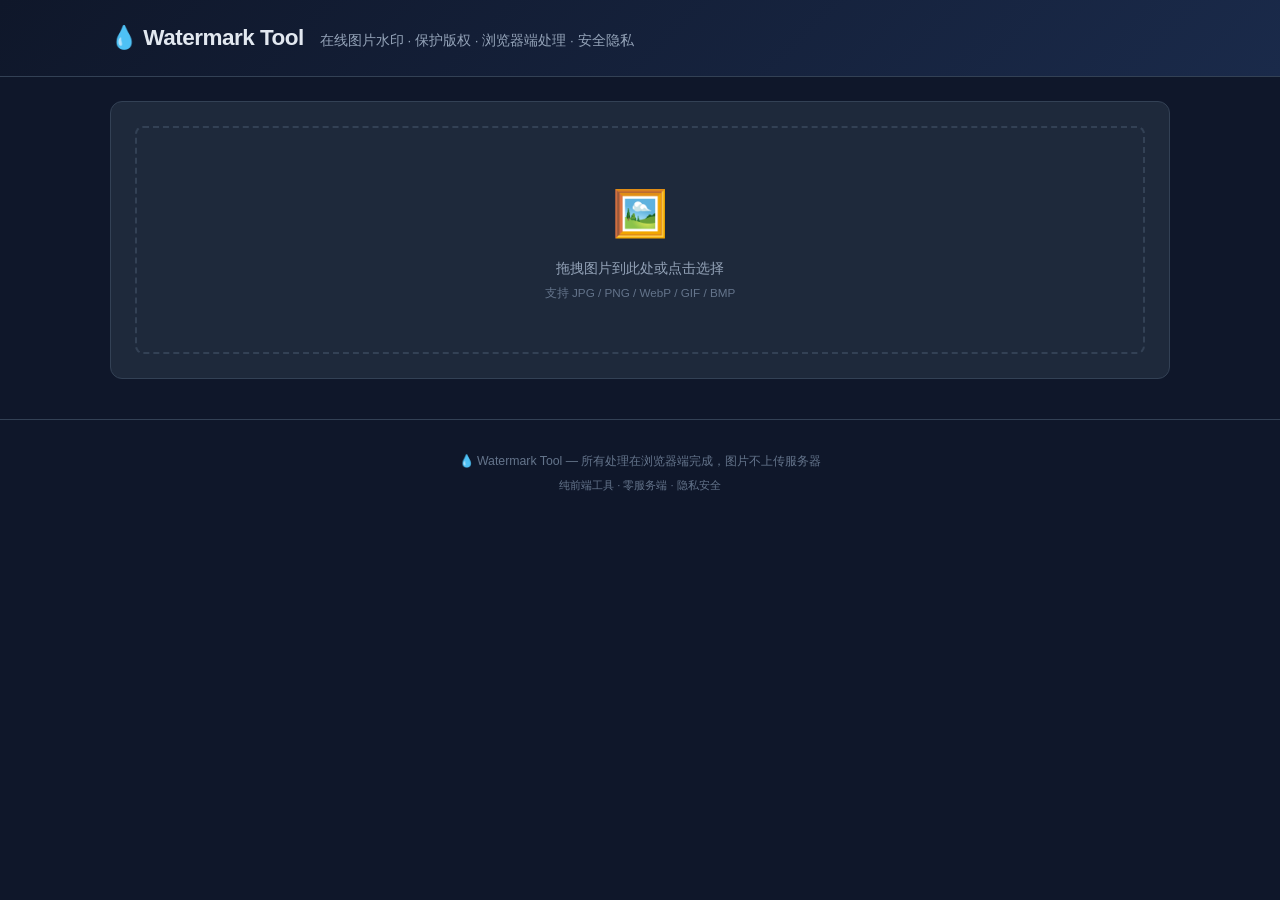
==== index.html @ a70675b7 "Initial commit: Watermark Tool - text watermark, position presets, tiling, real-time preview" ====
<!DOCTYPE html>
<html lang="zh-CN">
<head>
  <meta charset="UTF-8">
  <meta name="viewport" content="width=device-width, initial-scale=1.0">
  <title>Watermark Tool - 在线图片水印工具 | 文字水印添加</title>
  <meta name="description" content="免费在线图片水印添加工具。上传图片，添加文字水印，自定义字体、颜色、透明度、位置、旋转角度。浏览器端处理，图片不上传。">
  <meta name="keywords" content="watermark tool, add watermark, image watermark, photo watermark, 图片水印, 添加水印, 文字水印, 版权保护">
  <meta name="author" content="Dudu Tools">
  <meta name="robots" content="index, follow">
  <link rel="canonical" href="https://watermark-tool.vercel.app/">

  <meta property="og:type" content="website">
  <meta property="og:title" content="Watermark Tool - 在线图片水印工具">
  <meta property="og:description" content="免费在线图片水印添加工具。自定义文字水印，保护图片版权。浏览器端处理。">
  <meta property="og:url" content="https://watermark-tool.vercel.app/">
  <meta property="og:site_name" content="Watermark Tool">
  <meta property="og:locale" content="zh_CN">

  <meta name="twitter:card" content="summary_large_image">
  <meta name="twitter:title" content="Watermark Tool - 在线图片水印工具">
  <meta name="twitter:description" content="免费在线图片水印添加工具。自定义文字水印，保护图片版权。">

  <script type="application/ld+json">
  {
    "@context": "https://schema.org",
    "@type": "WebApplication",
    "name": "Watermark Tool",
    "description": "免费在线图片水印添加工具。上传图片，添加文字水印，自定义字体、颜色、透明度、位置、旋转角度。浏览器端处理。",
    "url": "https://watermark-tool.vercel.app/",
    "applicationCategory": "Multimedia",
    "operatingSystem": "All",
    "offers": { "@type": "Offer", "price": "0", "priceCurrency": "USD" },
    "featureList": ["图片上传与预览","文字水印添加","水印位置预设","透明度/大小/旋转调节","平铺水印模式","下载添加水印后的图片"]
  }
  </script>
  <script type="application/ld+json">
  {
    "@context": "https://schema.org",
    "@type": "FAQPage",
    "mainEntity": [
      {"@type":"Question","name":"水印工具可以在线使用吗？","acceptedAnswer":{"@type":"Answer","text":"是的，完全免费在线使用，无需注册或安装任何软件。"}},
      {"@type":"Question","name":"添加水印会影响原图质量吗？","acceptedAnswer":{"@type":"Answer","text":"工具在原图上叠加水印并导出，可以选择 PNG（无损）或 JPG（可调质量）格式，最大程度保留画质。"}},
      {"@type":"Question","name":"图片安全吗？会泄露吗？","acceptedAnswer":{"@type":"Answer","text":"所有处理在浏览器端完成，图片不上传任何服务器，您的图片非常安全。"}},
      {"@type":"Question","name":"支持哪些图片格式？","acceptedAnswer":{"@type":"Answer","text":"支持 JPG、PNG、WebP、GIF、BMP 等常见图片格式。导出支持 PNG 和 JPG。"}}
    ]
  }
  </script>

  <link rel="stylesheet" href="css/style.css">
</head>
<body>
  <header class="header">
    <div class="container">
      <div class="header-inner">
        <h1 class="logo">💧 Watermark Tool</h1>
        <p class="tagline">在线图片水印 · 保护版权 · 浏览器端处理 · 安全隐私</p>
      </div>
    </div>
  </header>

  <main class="main container">
    <div class="card">
      <!-- Upload -->
      <div class="upload-section" id="upload-section">
        <div id="drop-zone" class="drop-zone">
          <div class="drop-content">
            <span class="drop-icon">🖼️</span>
            <p>拖拽图片到此处或点击选择</p>
            <p class="drop-hint">支持 JPG / PNG / WebP / GIF / BMP</p>
          </div>
          <input type="file" id="file-input" class="file-input" accept="image/*">
        </div>
      </div>

      <!-- Editor -->
      <div id="editor-section" class="editor-section" style="display:none">
        <div class="editor-layout">
          <!-- Preview -->
          <div class="preview-col">
            <div class="preview-header">
              <h3>预览</h3>
              <span id="img-info" class="img-info"></span>
            </div>
            <div id="canvas-container" class="canvas-container">
              <canvas id="preview-canvas"></canvas>
            </div>
            <div class="preview-actions">
              <div class="zoom-controls">
                <button class="btn btn-sm" onclick="zoomOut()">🔍−</button>
                <span id="zoom-level" class="zoom-level">100%</span>
                <button class="btn btn-sm" onclick="zoomIn()">🔍+</button>
                <button class="btn btn-sm" onclick="fitView()">适配</button>
              </div>
              <div class="export-controls">
                <select id="export-format" class="small-select">
                  <option value="image/png">PNG（无损）</option>
                  <option value="image/jpeg">JPG（可压缩）</option>
                </select>
                <select id="export-quality" class="small-select" style="display:none">
                  <option value="0.9">高质量 90%</option>
                  <option value="0.8" selected>中等 80%</option>
                  <option value="0.6">低 60%</option>
                </select>
                <button class="btn btn-primary" onclick="downloadImage()">⬇ 下载</button>
              </div>
            </div>
          </div>

          <!-- Controls -->
          <div class="controls-col">
            <div class="control-group">
              <h3>水印文字</h3>
              <input type="text" id="wm-text" class="text-input" value="© Dudu Tools" oninput="renderWatermark()">
            </div>

            <div class="control-group">
              <h3>字体</h3>
              <select id="wm-font" class="small-select" onchange="renderWatermark()">
                <option value="Arial">Arial</option>
                <option value="'Helvetica Neue'">Helvetica Neue</option>
                <option value="Georgia">Georgia</option>
                <option value="'Times New Roman'">Times New Roman</option>
                <option value="'Courier New'">Courier New</option>
                <option value="'Microsoft YaHei'">微软雅黑</option>
                <option value="'Noto Sans SC'">Noto Sans SC</option>
                <option value="Impact">Impact</option>
              </select>
            </div>

            <div class="control-group">
              <h3>字号</h3>
              <div class="slider-row">
                <input type="range" id="wm-size" min="12" max="200" value="48" oninput="updateSizeLabel();renderWatermark()">
                <span id="wm-size-label" class="slider-val">48px</span>
              </div>
            </div>

            <div class="control-group">
              <h3>透明度</h3>
              <div class="slider-row">
                <input type="range" id="wm-opacity" min="0.05" max="1" step="0.05" value="0.4" oninput="updateOpacityLabel();renderWatermark()">
                <span id="wm-opacity-label" class="slider-val">40%</span>
              </div>
            </div>

            <div class="control-group">
              <h3>颜色</h3>
              <div class="color-row">
                <input type="color" id="wm-color" value="#ffffff" onchange="renderWatermark()">
                <input type="color" id="wm-shadow" value="#000000" onchange="renderWatermark()">
                <label class="checkbox-label"><input type="checkbox" id="wm-shadow-enable" checked onchange="renderWatermark()"> 阴影</label>
              </div>
            </div>

            <div class="control-group">
              <h3>旋转</h3>
              <div class="slider-row">
                <input type="range" id="wm-rotation" min="-90" max="90" value="-30" oninput="updateRotationLabel();renderWatermark()">
                <span id="wm-rotation-label" class="slider-val">-30°</span>
              </div>
            </div>

            <div class="control-group">
              <h3>位置</h3>
              <div class="position-grid">
                <button class="pos-btn" data-pos="top-left">↖</button>
                <button class="pos-btn" data-pos="top-center">↑</button>
                <button class="pos-btn" data-pos="top-right">↗</button>
                <button class="pos-btn" data-pos="center-left">←</button>
                <button class="pos-btn active" data-pos="center">●</button>
                <button class="pos-btn" data-pos="center-right">→</button>
                <button class="pos-btn" data-pos="bottom-left">↙</button>
                <button class="pos-btn" data-pos="bottom-center">↓</button>
                <button class="pos-btn" data-pos="bottom-right">↘</button>
              </div>
            </div>

            <div class="control-group">
              <h3>边距</h3>
              <div class="slider-row">
                <input type="range" id="wm-margin" min="0" max="100" value="20" oninput="updateMarginLabel();renderWatermark()">
                <span id="wm-margin-label" class="slider-val">20px</span>
              </div>
            </div>

            <div class="control-group">
              <label class="checkbox-label" style="font-size:.85rem">
                <input type="checkbox" id="wm-tiled" onchange="renderWatermark()">
                平铺水印（重复覆盖整张图片）
              </label>
            </div>

            <div class="control-group">
              <label class="checkbox-label" style="font-size:.85rem">
                <input type="checkbox" id="wm-bold" onchange="renderWatermark()">
                加粗
              </label>
              <label class="checkbox-label" style="font-size:.85rem">
                <input type="checkbox" id="wm-italic" onchange="renderWatermark()">
                斜体
              </label>
            </div>
          </div>
        </div>
      </div>
    </div>
  </main>

  <footer class="footer">
    <div class="container">
      <p>💧 Watermark Tool — 所有处理在浏览器端完成，图片不上传服务器</p>
      <p class="footer-small">纯前端工具 · 零服务端 · 隐私安全</p>
    </div>
  </footer>

  <script src="js/app.js"></script>
</body>
</html>
---- css/style.css ----
*,*::before,*::after{box-sizing:border-box;margin:0;padding:0}
:root{--bg:#0f172a;--bg-card:#1e293b;--bg-input:#0f172a;--border:#334155;--border-focus:#3b82f6;--text:#e2e8f0;--text-muted:#94a3b8;--text-dim:#64748b;--primary:#3b82f6;--primary-hover:#2563eb;--secondary:#475569;--secondary-hover:#64748b;--success:#22c55e;--error:#ef4444;--radius:12px;--radius-sm:8px;--radius-xs:6px;--font-mono:'SF Mono','Fira Code','Cascadia Code','JetBrains Mono',monospace;--font-ui:-apple-system,BlinkMacSystemFont,'Segoe UI',Roboto,sans-serif}
html{font-size:15px}
body{font-family:var(--font-ui);background:var(--bg);color:var(--text);min-height:100vh;line-height:1.6}
.container{max-width:1100px;margin:0 auto;padding:0 20px}

.header{border-bottom:1px solid var(--border);padding:20px 0;background:linear-gradient(135deg,#0f172a 0%,#1a2a4a 100%)}
.header-inner{display:flex;align-items:baseline;gap:16px;flex-wrap:wrap}
.logo{font-size:1.5rem;font-weight:700;color:var(--text);letter-spacing:-.5px}
.tagline{color:var(--text-muted);font-size:.9rem}

.card{margin-top:24px;background:var(--bg-card);border:1px solid var(--border);border-radius:var(--radius);overflow:hidden}

/* Upload */
.upload-section{padding:24px}
.drop-zone{border:2px dashed var(--border);border-radius:var(--radius-sm);padding:50px 20px;text-align:center;cursor:pointer;transition:all .2s;position:relative}
.drop-zone:hover,.drop-zone.dragover{border-color:var(--primary);background:rgba(59,130,246,.05)}
.drop-content{pointer-events:none}
.drop-icon{font-size:3rem;display:block;margin-bottom:8px}
.drop-zone p{color:var(--text-muted);font-size:.9rem}
.drop-hint{font-size:.78rem!important;color:var(--text-dim)!important;margin-top:4px}
.file-input{position:absolute;inset:0;opacity:0;cursor:pointer}

/* Editor */
.editor-section{padding:20px}
.editor-layout{display:flex;gap:20px}
@media(max-width:800px){.editor-layout{flex-direction:column}}

/* Preview */
.preview-col{flex:1.3;display:flex;flex-direction:column;gap:8px;min-width:0}
.preview-header{display:flex;justify-content:space-between;align-items:center}
.preview-header h3{font-size:.82rem;color:var(--text-muted);text-transform:uppercase;letter-spacing:.5px;font-weight:600}
.img-info{font-size:.78rem;color:var(--text-dim)}

.canvas-container{background:var(--bg-input);border:1px solid var(--border);border-radius:var(--radius-sm);overflow:hidden;display:flex;align-items:center;justify-content:center;min-height:300px;max-height:600px}
.canvas-container canvas{max-width:100%;max-height:600px;object-fit:contain;display:block}

.preview-actions{display:flex;justify-content:space-between;align-items:center;flex-wrap:wrap;gap:8px}
.zoom-controls{display:flex;align-items:center;gap:6px}
.zoom-level{font-size:.78rem;color:var(--text-dim);min-width:40px;text-align:center;font-family:var(--font-mono)}
.export-controls{display:flex;align-items:center;gap:6px}

/* Controls */
.controls-col{width:280px;flex:none;display:flex;flex-direction:column;gap:12px}
@media(max-width:800px){.controls-col{width:100%}}

.control-group h3{font-size:.78rem;color:var(--text-muted);text-transform:uppercase;letter-spacing:.5px;font-weight:600;margin-bottom:4px}

.text-input{width:100%;padding:8px 12px;background:var(--bg-input);color:var(--text);border:1px solid var(--border);border-radius:var(--radius-xs);font-size:.85rem;outline:none;transition:border-color .15s}
.text-input:focus{border-color:var(--border-focus);box-shadow:0 0 0 2px rgba(59,130,246,.15)}

.slider-row{display:flex;align-items:center;gap:10px}
.slider-row input[type="range"]{flex:1;accent-color:var(--primary);cursor:pointer}
.slider-val{font-family:var(--font-mono);font-size:.78rem;color:var(--text-muted);min-width:45px;text-align:right}

.color-row{display:flex;align-items:center;gap:8px;flex-wrap:wrap}
.color-row input[type="color"]{width:36px;height:36px;padding:2px;border:1px solid var(--border);border-radius:var(--radius-xs);cursor:pointer;background:none}
.color-row input[type="color"]::-webkit-color-swatch-wrapper{padding:0}
.color-row input[type="color"]::-webkit-color-swatch{border:1px solid var(--border);border-radius:4px}

.position-grid{display:grid;grid-template-columns:repeat(3,1fr);gap:4px}
.pos-btn{padding:8px;border:1px solid var(--border);border-radius:var(--radius-xs);background:var(--bg-input);color:var(--text-muted);font-size:.85rem;cursor:pointer;transition:all .12s;text-align:center}
.pos-btn:hover{border-color:var(--primary);color:var(--primary)}
.pos-btn.active{border-color:var(--primary);background:rgba(59,130,246,.1);color:var(--primary)}

.checkbox-label{display:flex;align-items:center;gap:6px;font-size:.82rem;color:var(--text-muted);cursor:pointer}
.checkbox-label input{accent-color:var(--primary)}

.small-select{padding:6px 8px;background:var(--bg-input);color:var(--text);border:1px solid var(--border);border-radius:var(--radius-xs);font-size:.8rem;cursor:pointer;outline:none;max-width:180px}
.small-select:focus{border-color:var(--border-focus)}

/* Buttons */
.btn{display:inline-flex;align-items:center;gap:6px;padding:7px 14px;border:none;border-radius:var(--radius-xs);font-size:.82rem;font-family:var(--font-ui);font-weight:500;cursor:pointer;transition:all .15s;white-space:nowrap}
.btn-primary{background:var(--primary);color:#fff}
.btn-primary:hover{background:var(--primary-hover)}
.btn-sm{padding:4px 10px;font-size:.76rem;background:var(--secondary);color:#e2e8f0}
.btn-sm:hover{background:var(--secondary-hover)}

/* Toast */
.toast{position:fixed;bottom:24px;left:50%;transform:translateX(-50%);padding:10px 24px;border-radius:var(--radius);background:var(--bg-card);border:1px solid var(--border);color:var(--text);font-size:.85rem;box-shadow:0 4px 20px rgba(0,0,0,.3);z-index:100;animation:toastIn .3s ease}
@keyframes toastIn{from{opacity:0;transform:translateX(-50%) translateY(10px)}to{opacity:1;transform:translateX(-50%) translateY(0)}}

.footer{text-align:center;padding:32px 0;margin-top:40px;border-top:1px solid var(--border);color:var(--text-dim);font-size:.82rem}
.footer-small{margin-top:4px;font-size:.75rem}
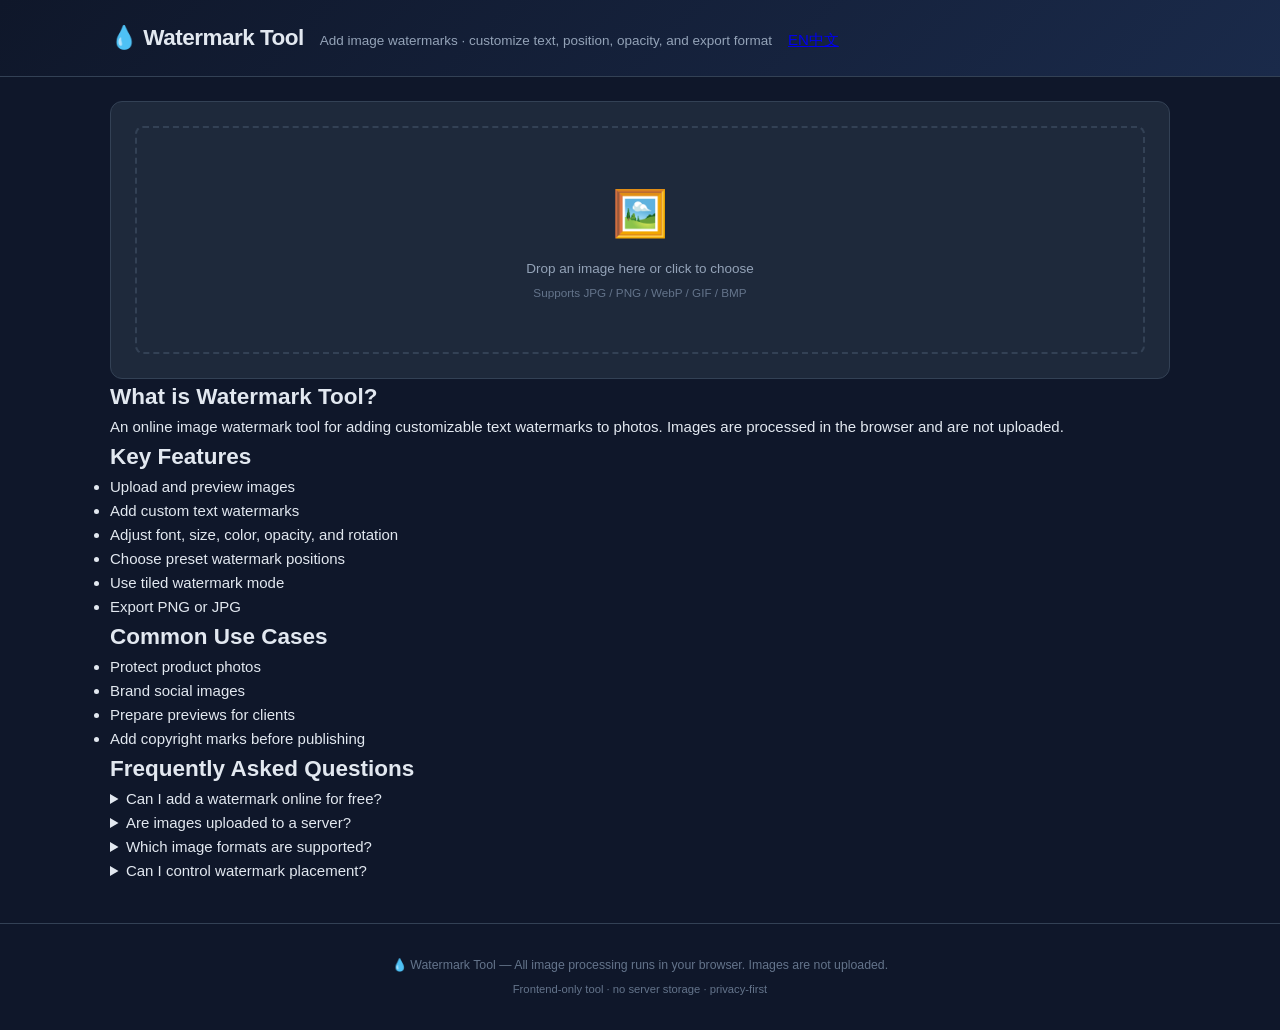
==== commit 6c62043b: "Add Vercel Analytics & Speed Insights tracking scripts" ====
--- a/index.html
+++ b/index.html
@@ -1,60 +1,114 @@
 <!DOCTYPE html>
-<html lang="zh-CN">
+<html lang="en">
 <head>
   <meta charset="UTF-8">
   <meta name="viewport" content="width=device-width, initial-scale=1.0">
-  <title>Watermark Tool - 在线图片水印工具 | 文字水印添加</title>
-  <meta name="description" content="免费在线图片水印添加工具。上传图片，添加文字水印，自定义字体、颜色、透明度、位置、旋转角度。浏览器端处理，图片不上传。">
-  <meta name="keywords" content="watermark tool, add watermark, image watermark, photo watermark, 图片水印, 添加水印, 文字水印, 版权保护">
+  <title>Watermark Tool Online | Add Text Watermarks to Images</title>
+  <meta name="description" content="Add text watermarks to images online. Customize font, color, opacity, position, rotation, tiling, and export PNG or JPG in your browser.">
+  <meta name="keywords" content="watermark tool, add watermark, image watermark, photo watermark, text watermark, watermark photos online">
   <meta name="author" content="Dudu Tools">
   <meta name="robots" content="index, follow">
   <link rel="canonical" href="https://watermark-tool.vercel.app/">
-
-  <meta property="og:type" content="website">
-  <meta property="og:title" content="Watermark Tool - 在线图片水印工具">
-  <meta property="og:description" content="免费在线图片水印添加工具。自定义文字水印，保护图片版权。浏览器端处理。">
+  <link rel="alternate" hreflang="en" href="https://watermark-tool.vercel.app/">
+  <link rel="alternate" hreflang="zh-CN" href="https://watermark-tool.vercel.app/zh/">
+  <link rel="alternate" hreflang="x-default" href="https://watermark-tool.vercel.app/">
+<meta property="og:type" content="website">
+  <meta property="og:title" content="Watermark Tool Online | Add Text Watermarks to Images">
+  <meta property="og:description" content="Add text watermarks to images online. Customize font, color, opacity, position, rotation, tiling, and export PNG or JPG in your browser.">
   <meta property="og:url" content="https://watermark-tool.vercel.app/">
   <meta property="og:site_name" content="Watermark Tool">
-  <meta property="og:locale" content="zh_CN">
-
-  <meta name="twitter:card" content="summary_large_image">
-  <meta name="twitter:title" content="Watermark Tool - 在线图片水印工具">
-  <meta name="twitter:description" content="免费在线图片水印添加工具。自定义文字水印，保护图片版权。">
-
+  <meta property="og:locale" content="en_US">
+
+  <meta name="twitter:card" content="summary">
+  <meta name="twitter:title" content="Watermark Tool Online | Add Text Watermarks to Images">
+  <meta name="twitter:description" content="Add text watermarks to images online. Customize font, color, opacity, position, rotation, tiling, and export PNG or JPG in your browser.">
+
+<link rel="stylesheet" href="css/style.css">
   <script type="application/ld+json">
-  {
-    "@context": "https://schema.org",
-    "@type": "WebApplication",
-    "name": "Watermark Tool",
-    "description": "免费在线图片水印添加工具。上传图片，添加文字水印，自定义字体、颜色、透明度、位置、旋转角度。浏览器端处理。",
-    "url": "https://watermark-tool.vercel.app/",
-    "applicationCategory": "Multimedia",
-    "operatingSystem": "All",
-    "offers": { "@type": "Offer", "price": "0", "priceCurrency": "USD" },
-    "featureList": ["图片上传与预览","文字水印添加","水印位置预设","透明度/大小/旋转调节","平铺水印模式","下载添加水印后的图片"]
+{
+  "@context": "https://schema.org",
+  "@type": "WebApplication",
+  "name": "Watermark Tool",
+  "description": "Add text watermarks to images online. Customize font, color, opacity, position, rotation, tiling, and export PNG or JPG in your browser.",
+  "url": "https://watermark-tool.vercel.app/",
+  "inLanguage": "en",
+  "applicationCategory": "MultimediaApplication",
+  "operatingSystem": "All",
+  "browserRequirements": "Requires JavaScript",
+  "isAccessibleForFree": true,
+  "offers": {
+    "@type": "Offer",
+    "price": "0",
+    "priceCurrency": "USD"
+  },
+  "featureList": [
+    "Upload and preview images",
+    "Add custom text watermarks",
+    "Adjust font, size, color, opacity, and rotation",
+    "Choose preset watermark positions",
+    "Use tiled watermark mode",
+    "Export PNG or JPG"
+  ],
+  "publisher": {
+    "@type": "Organization",
+    "name": "Dudu Tools"
   }
+}
   </script>
   <script type="application/ld+json">
-  {
-    "@context": "https://schema.org",
-    "@type": "FAQPage",
-    "mainEntity": [
-      {"@type":"Question","name":"水印工具可以在线使用吗？","acceptedAnswer":{"@type":"Answer","text":"是的，完全免费在线使用，无需注册或安装任何软件。"}},
-      {"@type":"Question","name":"添加水印会影响原图质量吗？","acceptedAnswer":{"@type":"Answer","text":"工具在原图上叠加水印并导出，可以选择 PNG（无损）或 JPG（可调质量）格式，最大程度保留画质。"}},
-      {"@type":"Question","name":"图片安全吗？会泄露吗？","acceptedAnswer":{"@type":"Answer","text":"所有处理在浏览器端完成，图片不上传任何服务器，您的图片非常安全。"}},
-      {"@type":"Question","name":"支持哪些图片格式？","acceptedAnswer":{"@type":"Answer","text":"支持 JPG、PNG、WebP、GIF、BMP 等常见图片格式。导出支持 PNG 和 JPG。"}}
-    ]
-  }
+{
+  "@context": "https://schema.org",
+  "@type": "FAQPage",
+  "inLanguage": "en",
+  "mainEntity": [
+    {
+      "@type": "Question",
+      "name": "Can I add a watermark online for free?",
+      "acceptedAnswer": {
+        "@type": "Answer",
+        "text": "Yes. The watermark tool runs in the browser and is free to use."
+      }
+    },
+    {
+      "@type": "Question",
+      "name": "Are images uploaded to a server?",
+      "acceptedAnswer": {
+        "@type": "Answer",
+        "text": "No. Image preview, watermark rendering, and export happen locally in your browser."
+      }
+    },
+    {
+      "@type": "Question",
+      "name": "Which image formats are supported?",
+      "acceptedAnswer": {
+        "@type": "Answer",
+        "text": "Common formats such as JPG, PNG, WebP, GIF, and BMP are supported for input. Export supports PNG and JPG."
+      }
+    },
+    {
+      "@type": "Question",
+      "name": "Can I control watermark placement?",
+      "acceptedAnswer": {
+        "@type": "Answer",
+        "text": "Yes. You can choose preset positions, margins, rotation, opacity, and tiled mode."
+      }
+    }
+  ]
+}
   </script>
 
-  <link rel="stylesheet" href="css/style.css">
+  <!-- Vercel Analytics -->
+  <script defer src="/_vercel/insights/script.js"></script>
+  <!-- Vercel Speed Insights -->
+  <script defer src="/_vercel/speed-insights/script.js"></script>
 </head>
 <body>
   <header class="header">
     <div class="container">
       <div class="header-inner">
         <h1 class="logo">💧 Watermark Tool</h1>
-        <p class="tagline">在线图片水印 · 保护版权 · 浏览器端处理 · 安全隐私</p>
+        <p class="tagline">Add image watermarks · customize text, position, opacity, and export format</p>
+        <nav class="language-switcher" aria-label="Language"><a class="active" href="./" lang="en">EN</a><a class="" href="zh/" lang="zh-CN">中文</a></nav>
       </div>
     </div>
   </header>
@@ -66,8 +120,8 @@
         <div id="drop-zone" class="drop-zone">
           <div class="drop-content">
             <span class="drop-icon">🖼️</span>
-            <p>拖拽图片到此处或点击选择</p>
-            <p class="drop-hint">支持 JPG / PNG / WebP / GIF / BMP</p>
+            <p>Drop an image here or click to choose</p>
+            <p class="drop-hint">Supports JPG / PNG / WebP / GIF / BMP</p>
           </div>
           <input type="file" id="file-input" class="file-input" accept="image/*">
         </div>
@@ -79,7 +133,7 @@
           <!-- Preview -->
           <div class="preview-col">
             <div class="preview-header">
-              <h3>预览</h3>
+              <h3>Preview</h3>
               <span id="img-info" class="img-info"></span>
             </div>
             <div id="canvas-container" class="canvas-container">
@@ -90,19 +144,19 @@
                 <button class="btn btn-sm" onclick="zoomOut()">🔍−</button>
                 <span id="zoom-level" class="zoom-level">100%</span>
                 <button class="btn btn-sm" onclick="zoomIn()">🔍+</button>
-                <button class="btn btn-sm" onclick="fitView()">适配</button>
+                <button class="btn btn-sm" onclick="fitView()">Fit</button>
               </div>
               <div class="export-controls">
                 <select id="export-format" class="small-select">
-                  <option value="image/png">PNG（无损）</option>
-                  <option value="image/jpeg">JPG（可压缩）</option>
+                  <option value="image/png">PNG (lossless)</option>
+                  <option value="image/jpeg">JPG (compressed)</option>
                 </select>
                 <select id="export-quality" class="small-select" style="display:none">
-                  <option value="0.9">高质量 90%</option>
-                  <option value="0.8" selected>中等 80%</option>
-                  <option value="0.6">低 60%</option>
+                  <option value="0.9">High quality 90%</option>
+                  <option value="0.8" selected>Medium 80%</option>
+                  <option value="0.6">Low 60%</option>
                 </select>
-                <button class="btn btn-primary" onclick="downloadImage()">⬇ 下载</button>
+                <button class="btn btn-primary" onclick="downloadImage()">Download</button>
               </div>
             </div>
           </div>
@@ -110,26 +164,26 @@
           <!-- Controls -->
           <div class="controls-col">
             <div class="control-group">
-              <h3>水印文字</h3>
+              <h3>Watermark text</h3>
               <input type="text" id="wm-text" class="text-input" value="© Dudu Tools" oninput="renderWatermark()">
             </div>
 
             <div class="control-group">
-              <h3>字体</h3>
+              <h3>Font</h3>
               <select id="wm-font" class="small-select" onchange="renderWatermark()">
                 <option value="Arial">Arial</option>
                 <option value="'Helvetica Neue'">Helvetica Neue</option>
                 <option value="Georgia">Georgia</option>
                 <option value="'Times New Roman'">Times New Roman</option>
                 <option value="'Courier New'">Courier New</option>
-                <option value="'Microsoft YaHei'">微软雅黑</option>
+                <option value="'Microsoft YaHei'">Microsoft YaHei</option>
                 <option value="'Noto Sans SC'">Noto Sans SC</option>
                 <option value="Impact">Impact</option>
               </select>
             </div>
 
             <div class="control-group">
-              <h3>字号</h3>
+              <h3>Font size</h3>
               <div class="slider-row">
                 <input type="range" id="wm-size" min="12" max="200" value="48" oninput="updateSizeLabel();renderWatermark()">
                 <span id="wm-size-label" class="slider-val">48px</span>
@@ -137,7 +191,7 @@
             </div>
 
             <div class="control-group">
-              <h3>透明度</h3>
+              <h3>Opacity</h3>
               <div class="slider-row">
                 <input type="range" id="wm-opacity" min="0.05" max="1" step="0.05" value="0.4" oninput="updateOpacityLabel();renderWatermark()">
                 <span id="wm-opacity-label" class="slider-val">40%</span>
@@ -145,16 +199,16 @@
             </div>
 
             <div class="control-group">
-              <h3>颜色</h3>
+              <h3>Color</h3>
               <div class="color-row">
                 <input type="color" id="wm-color" value="#ffffff" onchange="renderWatermark()">
                 <input type="color" id="wm-shadow" value="#000000" onchange="renderWatermark()">
-                <label class="checkbox-label"><input type="checkbox" id="wm-shadow-enable" checked onchange="renderWatermark()"> 阴影</label>
-              </div>
-            </div>
-
-            <div class="control-group">
-              <h3>旋转</h3>
+                <label class="checkbox-label"><input type="checkbox" id="wm-shadow-enable" checked onchange="renderWatermark()"> Shadow</label>
+              </div>
+            </div>
+
+            <div class="control-group">
+              <h3>Rotation</h3>
               <div class="slider-row">
                 <input type="range" id="wm-rotation" min="-90" max="90" value="-30" oninput="updateRotationLabel();renderWatermark()">
                 <span id="wm-rotation-label" class="slider-val">-30°</span>
@@ -162,7 +216,7 @@
             </div>
 
             <div class="control-group">
-              <h3>位置</h3>
+              <h3>Position</h3>
               <div class="position-grid">
                 <button class="pos-btn" data-pos="top-left">↖</button>
                 <button class="pos-btn" data-pos="top-center">↑</button>
@@ -177,7 +231,7 @@
             </div>
 
             <div class="control-group">
-              <h3>边距</h3>
+              <h3>Margin</h3>
               <div class="slider-row">
                 <input type="range" id="wm-margin" min="0" max="100" value="20" oninput="updateMarginLabel();renderWatermark()">
                 <span id="wm-margin-label" class="slider-val">20px</span>
@@ -187,30 +241,53 @@
             <div class="control-group">
               <label class="checkbox-label" style="font-size:.85rem">
                 <input type="checkbox" id="wm-tiled" onchange="renderWatermark()">
-                平铺水印（重复覆盖整张图片）
+                Tile watermark across the image
               </label>
             </div>
 
             <div class="control-group">
               <label class="checkbox-label" style="font-size:.85rem">
                 <input type="checkbox" id="wm-bold" onchange="renderWatermark()">
-                加粗
+                Bold
               </label>
               <label class="checkbox-label" style="font-size:.85rem">
                 <input type="checkbox" id="wm-italic" onchange="renderWatermark()">
-                斜体
+                Italic
               </label>
             </div>
           </div>
         </div>
       </div>
     </div>
+    <section class="seo-content" aria-label="Tool guide and frequently asked questions">
+      <div class="seo-block">
+        <h2>What is Watermark Tool?</h2>
+        <p>An online image watermark tool for adding customizable text watermarks to photos. Images are processed in the browser and are not uploaded.</p>
+      </div>
+      <div class="seo-grid">
+        <div class="seo-block">
+          <h2>Key Features</h2>
+          <ul><li>Upload and preview images</li><li>Add custom text watermarks</li><li>Adjust font, size, color, opacity, and rotation</li><li>Choose preset watermark positions</li><li>Use tiled watermark mode</li><li>Export PNG or JPG</li></ul>
+        </div>
+        <div class="seo-block">
+          <h2>Common Use Cases</h2>
+          <ul><li>Protect product photos</li><li>Brand social images</li><li>Prepare previews for clients</li><li>Add copyright marks before publishing</li></ul>
+        </div>
+      </div>
+      <div class="seo-block faq-list">
+        <h2>Frequently Asked Questions</h2>
+        <details><summary>Can I add a watermark online for free?</summary><p>Yes. The watermark tool runs in the browser and is free to use.</p></details>
+        <details><summary>Are images uploaded to a server?</summary><p>No. Image preview, watermark rendering, and export happen locally in your browser.</p></details>
+        <details><summary>Which image formats are supported?</summary><p>Common formats such as JPG, PNG, WebP, GIF, and BMP are supported for input. Export supports PNG and JPG.</p></details>
+        <details><summary>Can I control watermark placement?</summary><p>Yes. You can choose preset positions, margins, rotation, opacity, and tiled mode.</p></details>
+      </div>
+    </section>
   </main>
 
   <footer class="footer">
     <div class="container">
-      <p>💧 Watermark Tool — 所有处理在浏览器端完成，图片不上传服务器</p>
-      <p class="footer-small">纯前端工具 · 零服务端 · 隐私安全</p>
+      <p>💧 Watermark Tool — All image processing runs in your browser. Images are not uploaded.</p>
+      <p class="footer-small">Frontend-only tool · no server storage · privacy-first</p>
     </div>
   </footer>
 
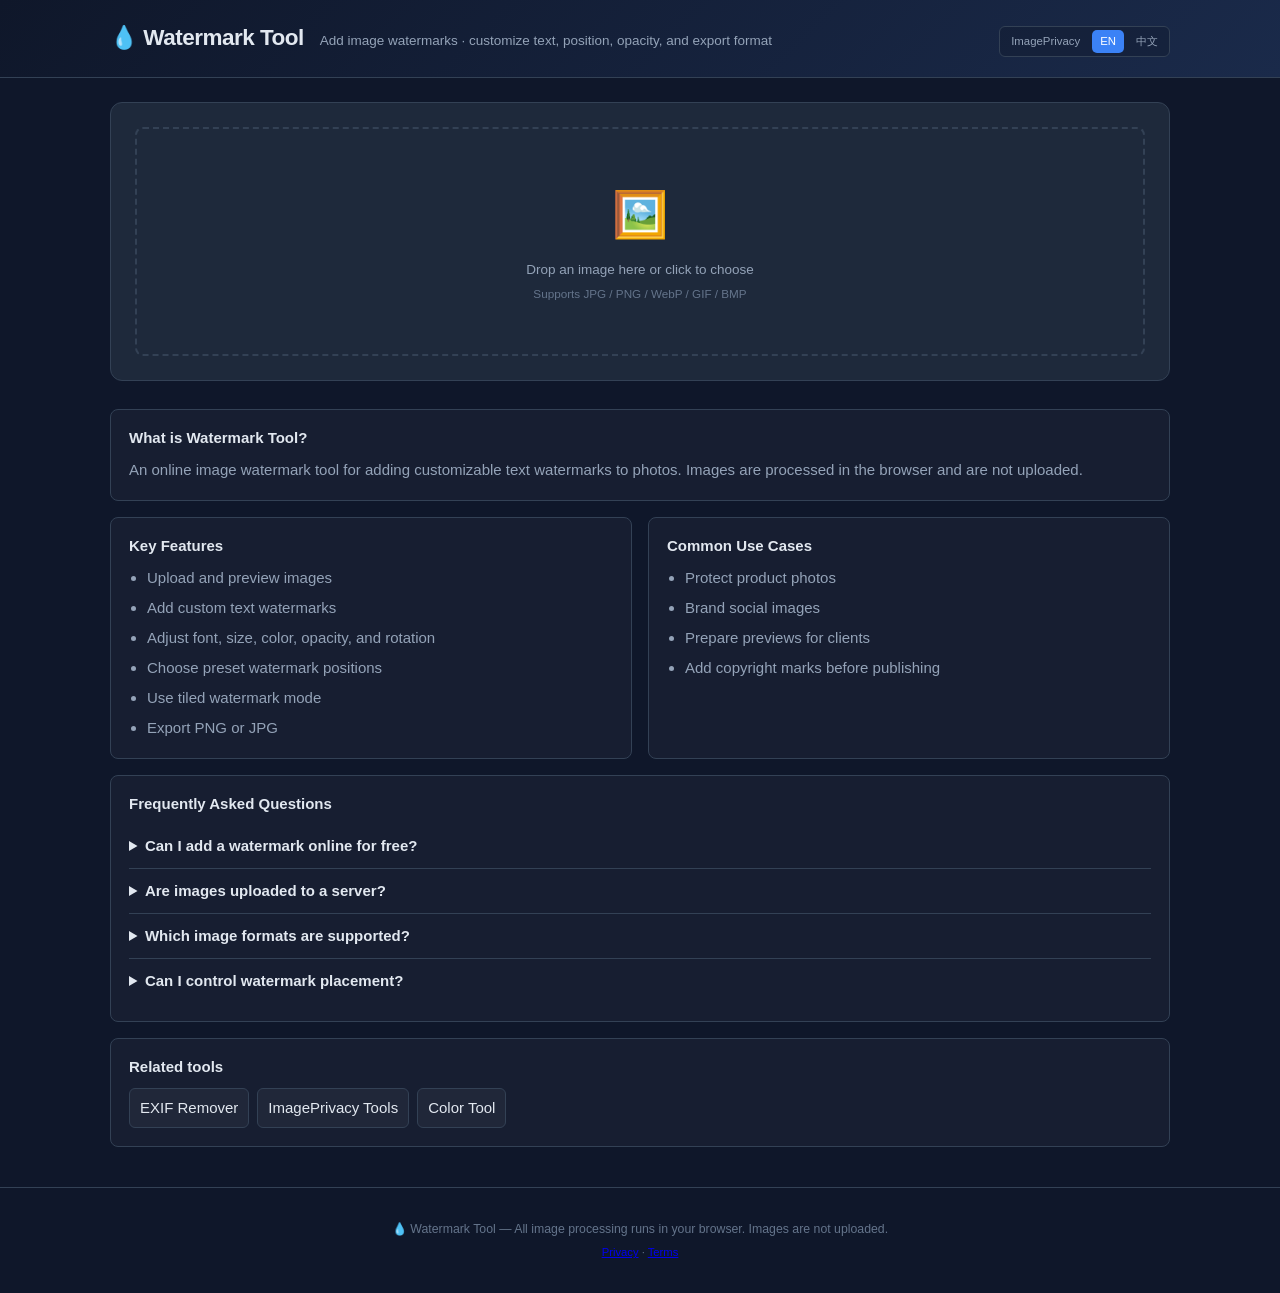
==== commit 8bfee6fb: "Add ads.txt and policy footer links" ====
--- a/index.html
+++ b/index.html
@@ -6,16 +6,16 @@
   <title>Watermark Tool Online | Add Text Watermarks to Images</title>
   <meta name="description" content="Add text watermarks to images online. Customize font, color, opacity, position, rotation, tiling, and export PNG or JPG in your browser.">
   <meta name="keywords" content="watermark tool, add watermark, image watermark, photo watermark, text watermark, watermark photos online">
-  <meta name="author" content="Dudu Tools">
+  <meta name="author" content="ImagePrivacy">
   <meta name="robots" content="index, follow">
-  <link rel="canonical" href="https://watermark-tool.vercel.app/">
-  <link rel="alternate" hreflang="en" href="https://watermark-tool.vercel.app/">
-  <link rel="alternate" hreflang="zh-CN" href="https://watermark-tool.vercel.app/zh/">
-  <link rel="alternate" hreflang="x-default" href="https://watermark-tool.vercel.app/">
+  <link rel="canonical" href="https://watermark.imageprivacy.org/">
+  <link rel="alternate" hreflang="en" href="https://watermark.imageprivacy.org/">
+  <link rel="alternate" hreflang="zh-CN" href="https://watermark.imageprivacy.org/zh/">
+  <link rel="alternate" hreflang="x-default" href="https://watermark.imageprivacy.org/">
 <meta property="og:type" content="website">
   <meta property="og:title" content="Watermark Tool Online | Add Text Watermarks to Images">
   <meta property="og:description" content="Add text watermarks to images online. Customize font, color, opacity, position, rotation, tiling, and export PNG or JPG in your browser.">
-  <meta property="og:url" content="https://watermark-tool.vercel.app/">
+  <meta property="og:url" content="https://watermark.imageprivacy.org/">
   <meta property="og:site_name" content="Watermark Tool">
   <meta property="og:locale" content="en_US">
 
@@ -27,10 +27,10 @@
   <script type="application/ld+json">
 {
   "@context": "https://schema.org",
-  "@type": "WebApplication",
+  "@type": "SoftwareApplication",
   "name": "Watermark Tool",
   "description": "Add text watermarks to images online. Customize font, color, opacity, position, rotation, tiling, and export PNG or JPG in your browser.",
-  "url": "https://watermark-tool.vercel.app/",
+  "url": "https://watermark.imageprivacy.org/",
   "inLanguage": "en",
   "applicationCategory": "MultimediaApplication",
   "operatingSystem": "All",
@@ -51,7 +51,7 @@
   ],
   "publisher": {
     "@type": "Organization",
-    "name": "Dudu Tools"
+    "name": "ImagePrivacy"
   }
 }
   </script>
@@ -108,7 +108,7 @@
       <div class="header-inner">
         <h1 class="logo">💧 Watermark Tool</h1>
         <p class="tagline">Add image watermarks · customize text, position, opacity, and export format</p>
-        <nav class="language-switcher" aria-label="Language"><a class="active" href="./" lang="en">EN</a><a class="" href="zh/" lang="zh-CN">中文</a></nav>
+        <nav class="language-switcher" aria-label="Language"><a class="home-link" href="https://imageprivacy.org/">ImagePrivacy</a><a class="active" href="./" lang="en">EN</a><a class="" href="zh/" lang="zh-CN">中文</a></nav>
       </div>
     </div>
   </header>
@@ -165,7 +165,7 @@
           <div class="controls-col">
             <div class="control-group">
               <h3>Watermark text</h3>
-              <input type="text" id="wm-text" class="text-input" value="© Dudu Tools" oninput="renderWatermark()">
+              <input type="text" id="wm-text" class="text-input" value="© ImagePrivacy" oninput="renderWatermark()">
             </div>
 
             <div class="control-group">
@@ -281,13 +281,17 @@
         <details><summary>Which image formats are supported?</summary><p>Common formats such as JPG, PNG, WebP, GIF, and BMP are supported for input. Export supports PNG and JPG.</p></details>
         <details><summary>Can I control watermark placement?</summary><p>Yes. You can choose preset positions, margins, rotation, opacity, and tiled mode.</p></details>
       </div>
+      <div class="seo-block related-tools">
+        <h2>Related tools</h2>
+        <div class="related-links"><a href="https://exif.imageprivacy.org/">EXIF Remover</a><a href="https://imageprivacy.org/">ImagePrivacy Tools</a><a href="https://color.toolkitbox.org/">Color Tool</a></div>
+      </div>
     </section>
   </main>
 
   <footer class="footer">
     <div class="container">
       <p>💧 Watermark Tool — All image processing runs in your browser. Images are not uploaded.</p>
-      <p class="footer-small">Frontend-only tool · no server storage · privacy-first</p>
+      <p class="footer-small"><a href="https://imageprivacy.org/privacy/">Privacy</a> · <a href="https://imageprivacy.org/terms/">Terms</a></p>
     </div>
   </footer>
 
--- a/css/style.css
+++ b/css/style.css
@@ -82,3 +82,22 @@
 
 .footer{text-align:center;padding:32px 0;margin-top:40px;border-top:1px solid var(--border);color:var(--text-dim);font-size:.82rem}
 .footer-small{margin-top:4px;font-size:.75rem}
+/* === SEO / GEO Content === */
+.language-switcher { margin-left: auto; display: inline-flex; gap: 4px; padding: 3px; border: 1px solid var(--border); border-radius: var(--radius-xs); background: rgba(15,23,42,0.35); }
+.language-switcher a { color: var(--text-muted); text-decoration: none; font-size: 0.76rem; line-height: 1; padding: 6px 8px; border-radius: 5px; }
+.language-switcher a:hover, .language-switcher a.active { color: #fff; background: var(--primary); }
+.seo-content { margin-top: 28px; display: flex; flex-direction: column; gap: 16px; color: var(--text-muted); }
+.seo-grid { display: grid; grid-template-columns: repeat(2, minmax(0, 1fr)); gap: 16px; }
+.seo-block { background: rgba(255,255,255,0.03); border: 1px solid var(--border); border-radius: var(--radius-sm); padding: 18px; }
+.seo-block h2 { color: var(--text); font-size: 1rem; line-height: 1.35; margin: 0 0 10px; letter-spacing: 0; }
+.seo-block p { margin: 0; }
+.seo-block ul { margin: 0; padding-left: 18px; }
+.seo-block li + li { margin-top: 6px; }
+.faq-list details { border-top: 1px solid var(--border); padding: 10px 0; }
+.faq-list details:first-of-type { border-top: 0; }
+.faq-list summary { color: var(--text); cursor: pointer; font-weight: 600; }
+.faq-list details p { margin-top: 8px; }
+@media (max-width: 720px) { .language-switcher { margin-left: 0; } .seo-grid { grid-template-columns: 1fr; } }
+.related-links { display: flex; flex-wrap: wrap; gap: 8px; margin-top: 10px; }
+.related-links a { color: var(--text); text-decoration: none; border: 1px solid var(--border); border-radius: var(--radius-xs); padding: 7px 10px; background: rgba(255,255,255,0.04); }
+.related-links a:hover { border-color: var(--primary); color: #fff; }
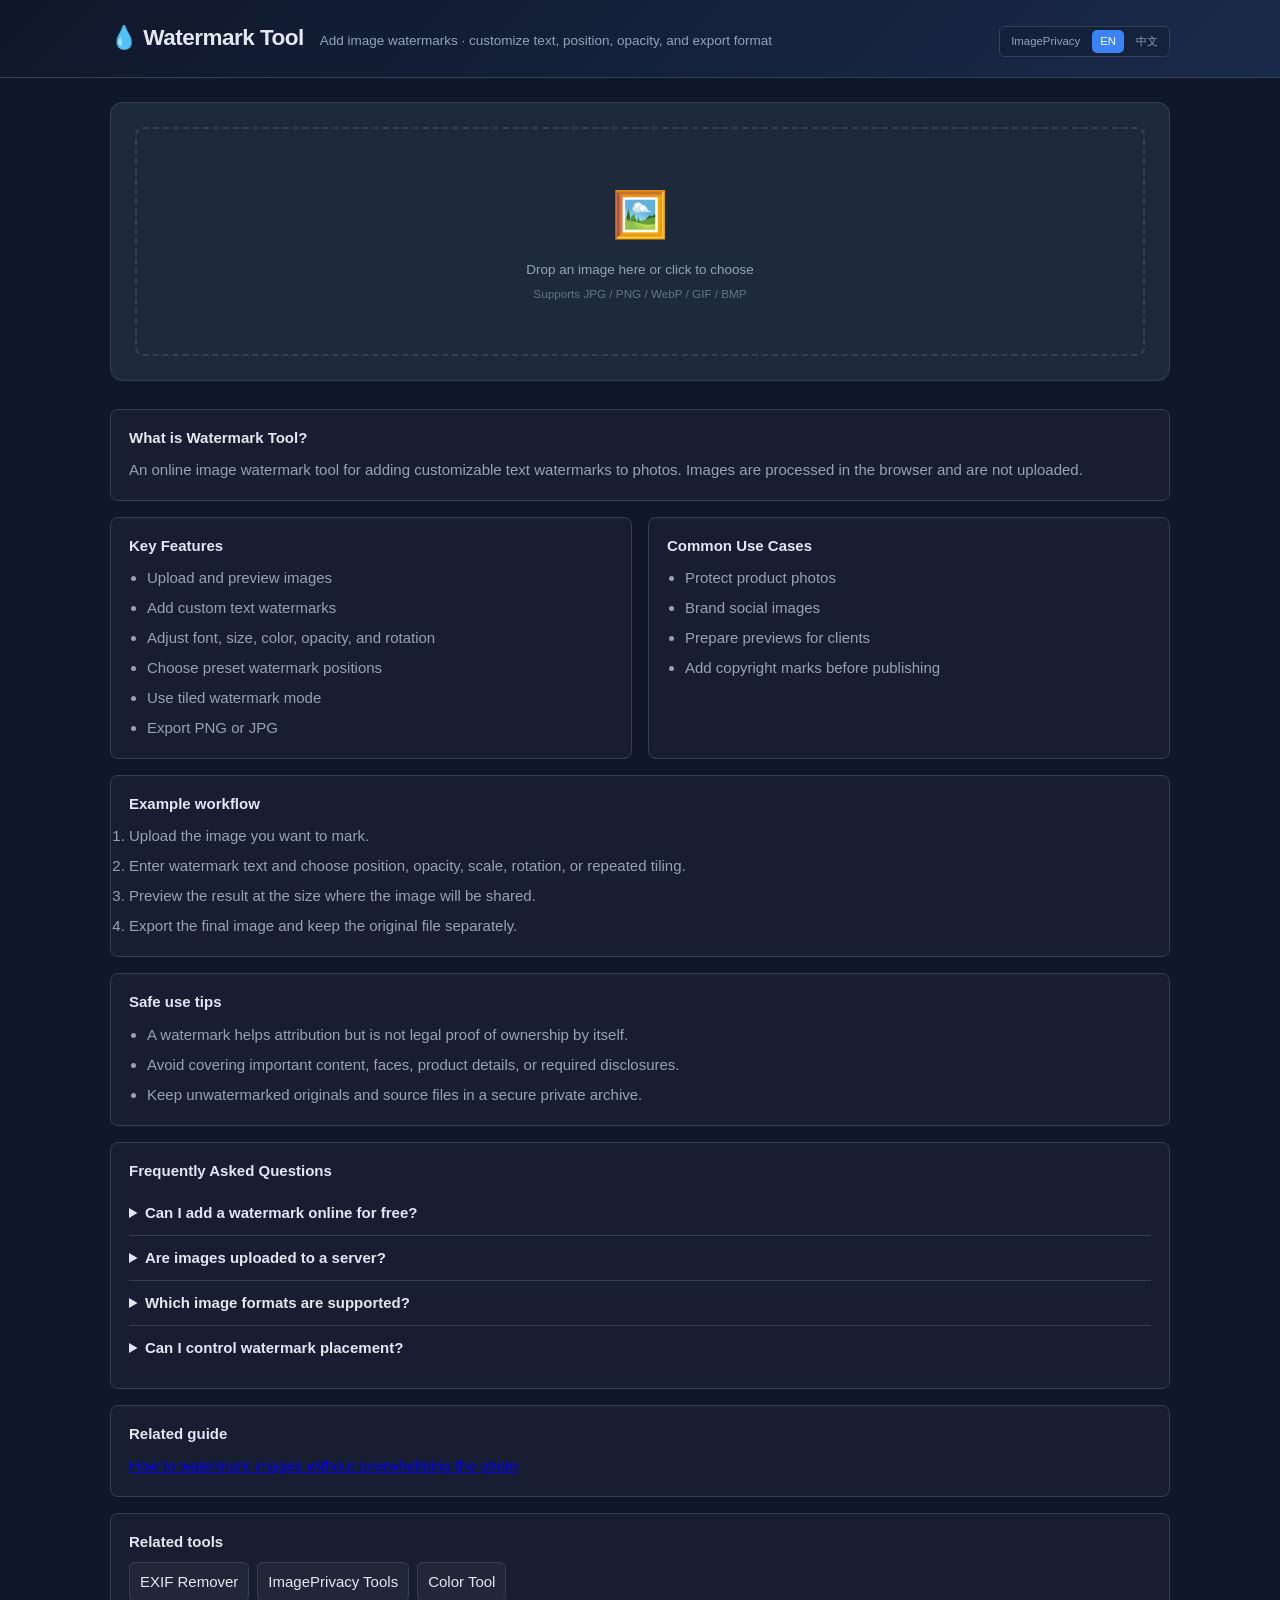
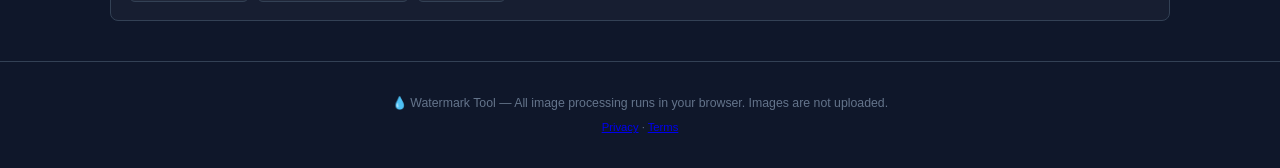
==== commit 30ea4ab0: "Improve tool SEO, social previews, and mobile layout" ====
--- a/index.html
+++ b/index.html
@@ -17,9 +17,14 @@
   <meta property="og:description" content="Add text watermarks to images online. Customize font, color, opacity, position, rotation, tiling, and export PNG or JPG in your browser.">
   <meta property="og:url" content="https://watermark.imageprivacy.org/">
   <meta property="og:site_name" content="Watermark Tool">
+  <meta property="og:image" content="https://watermark.imageprivacy.org/og.png">
+  <meta property="og:image:width" content="1200">
+  <meta property="og:image:height" content="630">
+  <meta property="og:image:alt" content="Watermark Tool Online | Add Text Watermarks to Images">
   <meta property="og:locale" content="en_US">
 
-  <meta name="twitter:card" content="summary">
+  <meta name="twitter:card" content="summary_large_image">
+  <meta name="twitter:image" content="https://watermark.imageprivacy.org/og.png">
   <meta name="twitter:title" content="Watermark Tool Online | Add Text Watermarks to Images">
   <meta name="twitter:description" content="Add text watermarks to images online. Customize font, color, opacity, position, rotation, tiling, and export PNG or JPG in your browser.">
 
@@ -96,6 +101,27 @@
   ]
 }
   </script>
+  <script type="application/ld+json">
+{
+  "@context": "https://schema.org",
+  "@type": "BreadcrumbList",
+  "inLanguage": "en",
+  "itemListElement": [
+    {
+      "@type": "ListItem",
+      "position": 1,
+      "name": "ImagePrivacy",
+      "item": "https://imageprivacy.org/"
+    },
+    {
+      "@type": "ListItem",
+      "position": 2,
+      "name": "Watermark Tool",
+      "item": "https://watermark.imageprivacy.org/"
+    }
+  ]
+}
+  </script>
 
   <!-- Vercel Analytics -->
   <script defer src="/_vercel/insights/script.js"></script>
@@ -274,6 +300,25 @@
           <ul><li>Protect product photos</li><li>Brand social images</li><li>Prepare previews for clients</li><li>Add copyright marks before publishing</li></ul>
         </div>
       </div>
+      <div class="seo-block example-workflow">
+        <h2>Example workflow</h2>
+        <ol>
+          <li>Upload the image you want to mark.</li>
+          <li>Enter watermark text and choose position, opacity, scale, rotation, or repeated tiling.</li>
+          <li>Preview the result at the size where the image will be shared.</li>
+          <li>Export the final image and keep the original file separately.</li>
+        </ol>
+      </div>
+
+      <div class="seo-block safe-use">
+        <h2>Safe use tips</h2>
+        <ul>
+          <li>A watermark helps attribution but is not legal proof of ownership by itself.</li>
+          <li>Avoid covering important content, faces, product details, or required disclosures.</li>
+          <li>Keep unwatermarked originals and source files in a secure private archive.</li>
+        </ul>
+      </div>
+
       <div class="seo-block faq-list">
         <h2>Frequently Asked Questions</h2>
         <details><summary>Can I add a watermark online for free?</summary><p>Yes. The watermark tool runs in the browser and is free to use.</p></details>
@@ -281,6 +326,10 @@
         <details><summary>Which image formats are supported?</summary><p>Common formats such as JPG, PNG, WebP, GIF, and BMP are supported for input. Export supports PNG and JPG.</p></details>
         <details><summary>Can I control watermark placement?</summary><p>Yes. You can choose preset positions, margins, rotation, opacity, and tiled mode.</p></details>
       </div>
+      <div class="seo-block related-guides">
+        <h2>Related guide</h2>
+        <p><a href="https://imageprivacy.org/guides/watermark-images-online/">How to watermark images without overwhelming the photo</a></p>
+      </div>
       <div class="seo-block related-tools">
         <h2>Related tools</h2>
         <div class="related-links"><a href="https://exif.imageprivacy.org/">EXIF Remover</a><a href="https://imageprivacy.org/">ImagePrivacy Tools</a><a href="https://color.toolkitbox.org/">Color Tool</a></div>
--- a/css/style.css
+++ b/css/style.css
@@ -101,3 +101,30 @@
 .related-links { display: flex; flex-wrap: wrap; gap: 8px; margin-top: 10px; }
 .related-links a { color: var(--text); text-decoration: none; border: 1px solid var(--border); border-radius: var(--radius-xs); padding: 7px 10px; background: rgba(255,255,255,0.04); }
 .related-links a:hover { border-color: var(--primary); color: #fff; }
+
+
+/* === Mobile ad-safety and overflow guard === */
+html, body { max-width: 100%; overflow-x: hidden; }
+.container, .card, .tool-layout, .result-area, .seo-content { min-width: 0; }
+.tabs, .section-tabs { max-width: 100%; overflow-x: auto; -webkit-overflow-scrolling: touch; scrollbar-width: thin; }
+.tab, .section-tab { flex: 0 0 auto; }
+.code-editor, textarea, input, select { max-width: 100%; }
+.editor-header, .editor-actions, .controls, .control-group, .input-row, .action-bar { min-width: 0; }
+@media (max-width: 560px) {
+  .container { width: 100%; padding-left: 12px; padding-right: 12px; }
+  .header { padding: 16px 0; }
+  .header-inner { align-items: flex-start; gap: 8px; }
+  .logo { font-size: 1.28rem; }
+  .tagline { width: 100%; overflow-wrap: anywhere; }
+  .tabs { margin-left: -12px; margin-right: -12px; padding-left: 12px; padding-right: 12px; border-radius: 0; }
+  .tool-layout, .card { border-radius: var(--radius-sm); }
+  .tool-layout, .input-section, .result-section, .upload-section, .result-area { padding: 14px; }
+  .editor-header, .controls, .input-row, .action-bar { flex-wrap: wrap; }
+  .editor-actions { width: 100%; flex-wrap: wrap; justify-content: flex-start; }
+  .editor-actions .btn-sm { flex: 1 1 auto; justify-content: center; }
+  .btn { justify-content: center; }
+  .domain-input { min-width: 0; width: 100%; }
+  .input-row .btn, .action-bar .btn { flex: 1 1 auto; }
+  .code-editor { min-height: 220px; }
+  .toast { width: calc(100vw - 32px); text-align: center; }
+}
